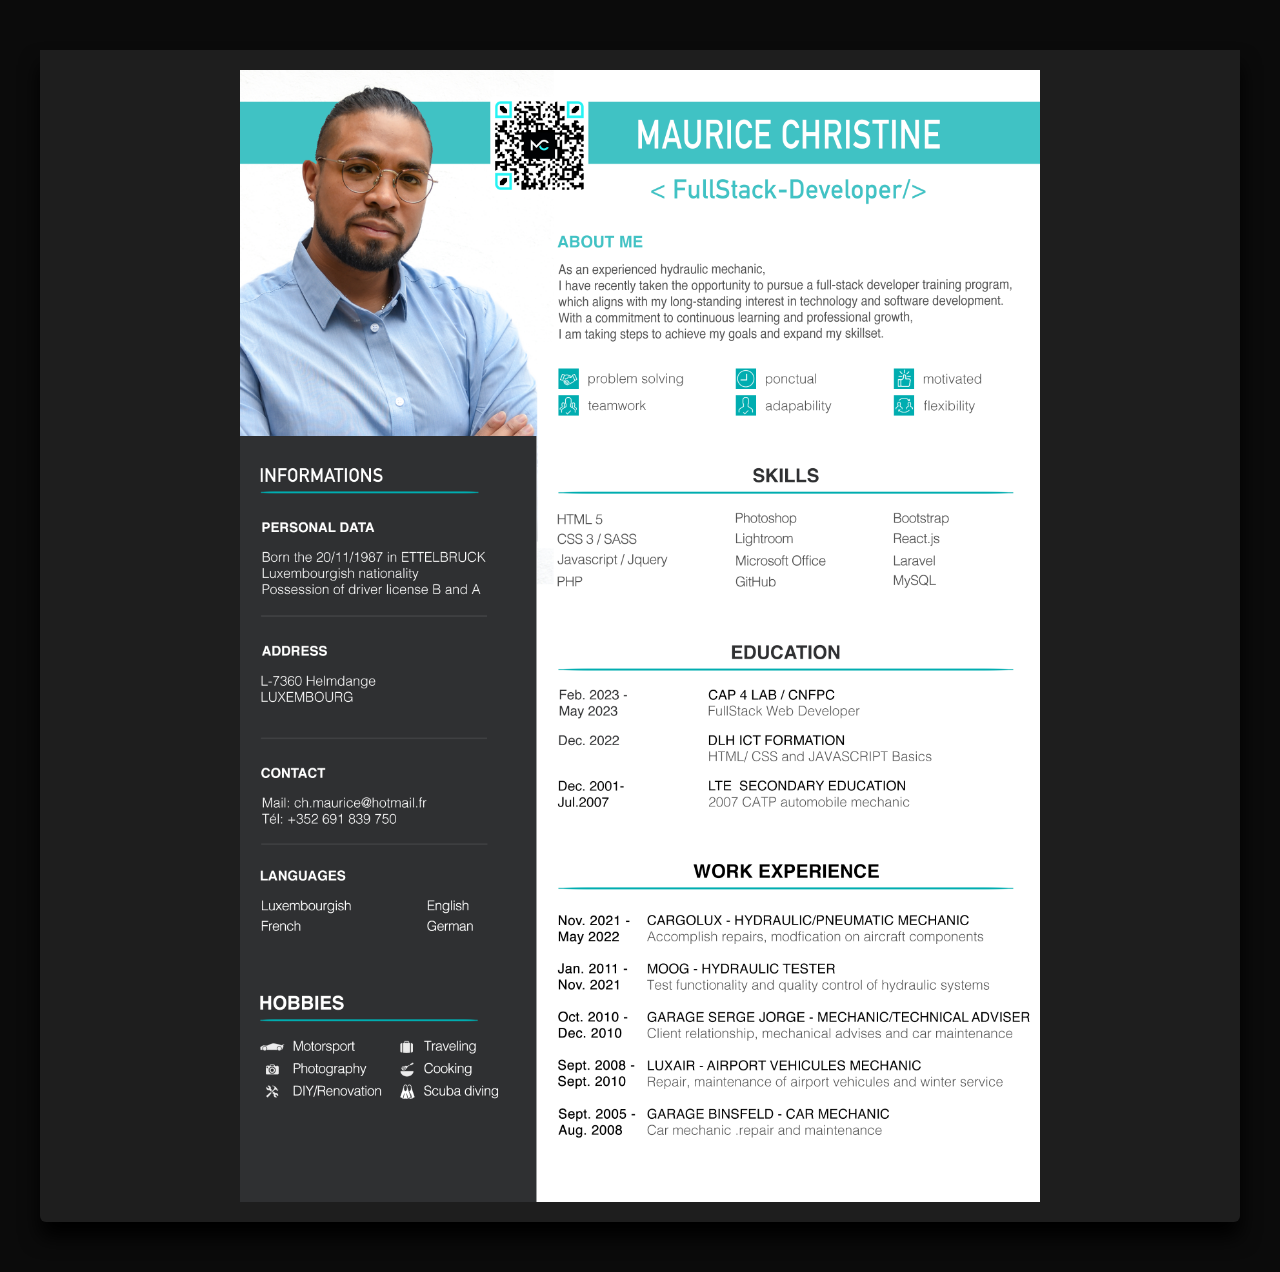
==== cv.html @ 60c3ff4f "update content" ====
<!DOCTYPE html>
<html lang="en">
<head>
    <meta charset="UTF-8">
    <meta http-equiv="X-UA-Compatible" content="IE=edge">
    <meta name="viewport" content="width=device-width, initial-scale=1.0">
    <title>Maurice Christine</title>
    <link rel="stylesheet" href="style.css"/>
</head>
<body>
    <div class="contentBox" id="cv">
        <img src="img/CHRISTINE-Maurice_vo.png" width="800px">
    </div>
    
</body>
</html>
---- style.css ----
/********************* GENERAL ************************/

*{
    box-sizing: border-box;
    margin: 0;
    padding: 0;
    border: 0;
}
hr{
    background-color: #26f4f4;
    height: 2px;
    margin: auto;
    width: 50%;
}
/*********************** Content Box **************************/

main{
    margin: auto;
    background: rgb(30, 30, 30);
    border-radius: 7px;
    min-width: 400px;
}
.text{
    padding: 25px;
    color: white;
} 
body {
    color: #ffffff;
    background-color: rgb(11, 11, 11);
    font-family: Arial, Helvetica, sans-serif;
    margin: auto;
}
p{
    line-height: 30px;
}
a{
    text-decoration: none;
    color: white;
}
a:hover{
    color: #26f4f4;
}
h1,h2, h3{
    color: #ffffff;
    text-align: center;    
}
.headings {
    font-family: 'Source Code Pro', monospace,sans-serif;
    text-align: center;
    font-size: 24px;
    padding: 24px 0;
    display: block;
    position: relative;
    width: 100%;
    left: 0;
    background: rgba(0,0,0,.2);
    color: #26f4f4;
    font-weight: 100;
}
.contentBox{
    margin: 50px auto;
    background: rgb(30, 30, 30);
    border-radius: 0 0 6px 6px;
    min-width: 400px; 
    max-width: 1200px;
    text-align: center;
}
main{
    margin: auto;
    background: rgb(30, 30, 30);
    box-shadow: 0px 15px 20px black;
    border-radius: 0 0 6px 6px;
    min-width: 400px; 
}
#cv{
    display: flex;
    justify-content: center;
    padding: 20px;
}
/************ BUTTONS ******************/
button{
    background-color: rgb(30, 30, 30);
    border: 1px solid #26f4f4;
    color: white;
    font-size: large;
    padding: 10px;
    border-radius: 10px;
}
.btn{
    margin: 25px;
}
button:hover{
    box-shadow:  5px 5px #26f4f465;
    color: #26f4f4;
}
#lightBtn input {
appearance: none;
border: 1px solid #26f4f4;
padding: 10px;
text-align: center;
color: #26f4f4;
}
#lightBtn input::before{
    content: "darkmode";
}
#lightBtn input:checked:before{
    content: "lightmode";
    color: #1E1E1E;
}
/********** DROP DOWN **************/
.navbar {
    position: fixed;
    display: flex;
    justify-content: space-between;
    background-color: rgb(11, 11, 11);
    padding: 0px 30px;
    width: 100%;
    background: black;
    height: 85px;
    min-width: 300px;
    z-index: 3;
    box-shadow: 0 15px 25px #121212;
}
.dropDown{
    align-self: center;
    margin-right: 25px;  
}
.icon{
    display: none;
    text-decoration: none;
    color: white;
}
  .topnav {
    display: block;
    position: relative;
    overflow:"";
    background-color: black;
    right: 0px;
    top: 0px;
    text-align: center;
    z-index: 1;
  }
  .topnav a {
    color: white;
    position: relative;
    padding: 10px;
    text-decoration: none;
    padding-top: 0px;
    font-size: 18px;
    font-weight: 600;
    display: block;
}

/*********************** Text Box **************************/

.text{
    padding: 25px;
    color: rgb(240, 240, 240);
}
h4{
    color: #26f4f4;
    margin-bottom:20px ;
}
/*********** Text animation ***********/
.paragraph {
    display: block;
    opacity: 0;
    animation: reveal 0.8s forwards var(--d);
}
@keyframes reveal{
    from{ 
        transform: translateY(20px) ;
    } to {
        opacity: 1;
        transform: none;
    }        
}
  /*************** INTRO ****************/
  .introFade {
    margin: auto;
    position: absolute;
    font-family:'Source Code Pro', monospace,sans-serif;
    font-size: 15px;
    left: 65%;
    top: 40%;
    transform: translate(-50%, -50%);
    z-index: 1;
  }
.intro h3{
    display: flex;
    align-items: end;
    font-size: 15px;
}
h1 span{
    margin-left: -2px;
}
.title {  
    margin: auto;
    display: flex;
}

/*********************** AUTOMATIC SLIDER *******************************/


/*************** HEAD SLIDE *******************/
.headSlider{
    width: 100%;
    position: relative;
}
#arrow {
    position: absolute;
    left: 50%;
    bottom: -250%;
    /*
    display: flex;
    justify-content: center;
    padding: 10px;
    border-radius: 50px;
    z-index: 99;
*/
}
.mySlides {
    display: none;
    filter: grayscale(0.8);
}
img {
    vertical-align: middle;
}

/* Slideshow container */
.slideshow-container {
    /* max-width: 1200px; */
    
    position: relative;
    display: block;
    margin: auto;
    overflow: hidden;
    animation: fade 4s ease-in both;
}

/* Caption text */
.textSlider {
  color: #f2f2f2;
  font-size: 15px;
  padding: 8px 12px;
  position: absolute;
  bottom: 8px;
  width: 100%;
  text-align: center;
}
/* Fading animation */
.fade {
    animation-name: fade;
    animation-duration: 0.4;
}

@keyframes fade {
    from {opacity: 0.4} 
    to {opacity: 1}
}
/********************* Fade text intro *************************/
.introFade{
    margin: auto;
    position: absolute;
    z-index: 1;
}
/************************ Fade Down *****************************/
#fadeDown{
    margin: auto;
    background-color: #1E1E1E;
    margin-bottom: 80px;
    opacity: 0;
    margin-top: 60px;
    text-align: center;
    animation: fadeDown 2s ease-in both;
    animation-delay: 4s;
}

#fadeDown{
    position: absolute;
    padding: 10px;
    left: -120px;
    bottom: -40px;
}
#fadeDown h3 {
    display: flex;
    align-items: end;
    padding: 3px;
    margin-right: 10px;
}

@keyframes fadeDown {
from {
    opacity: 0;
    transform: translate3d(0, +50%, 0);
}
to {
    opacity: 1;
    transform: translate3d(0, 0, 0);
}
}
/************************ Fade up *****************************/
#fadeUp {
    margin: auto;
    margin-top: 150px;
    background-color: #1E1E1E;
    padding: 10px;
    width: 200px;
    text-align: center;
    opacity: 0;
    animation: fadeUp 1s ease-in both;
    animation-delay: 3s;
}

@keyframes fadeUp {
from {
    opacity: 0;
    transform: translate3d(0,-80%, 0);
}
to {
    opacity: 1;
    transform: translate3d(0, 0, 0);
}
    }

/*********************** Dark mode **************************/
/*.dark-mode {
    background-color:rgb(201, 201, 201);
    color: rgb(0, 0, 0);
}
.dark-mode p,h1,h2,h3,ul,li,label .title{
    color: black;
}
#dark-mode .content {
    color:rgb(30, 30, 30);
}*/
/************** Photo box ******************/

.container .fs-box{
    position:relative ;
    width: 16rem;
    height: 19.5rem;
    margin: auto;
}
#introduction{
    margin: auto;
    padding: 50px;
}
.imgBox{
    position: absolute;
    top: 30px; /* to 0 for media Q */
    left: 0;
    width: 100%;
    height: 100%;
    z-index: 2;
    transition: all 0.9s ease-in-out;
    /*background-image: url(img/photo-cv.png) ; /*** DARK MODE IMG ***/
    background-position: center;
    background-repeat: no-repeat;
    background-size: contain;
    width: 16rem;
    height: 19.5rem;
    object-fit: cover;
    resize: both;
}
.container .fs-box:hover .imgBox{
    transform:translate(-1.5rem,-3.5rem);
}
.content{
    text-align: center;
    padding: 10px;
}
.content h2{
    font-size: 16px;
    font-weight: bolder;
    color: black;
    font-style: italic;
}
.fs-box{
    align-items: end;
    background-color: rgb(255, 255, 255);
    display: flex;
    justify-content: center;
}
.imgBox{
    top: 0px; 
}
#dark-mode{
    width: 16rem;
    height: 19.5rem;
}
/****************** Text about me **********************/
.text :nth-child(1){
    padding-bottom: 10px;
}
h4{
    color: #26f4f4;
}

/****************** Strength **********************/
.strength{
    display:none;
    font-family: Arial, Helvetica, sans-serif;
    min-width: 400px;
    max-width: 1200px;
    margin-top: 25px;
    background-color:rgb(30, 30, 30);
    border-radius: 7px;
}
.strength ul{
    display: block !important;
    column-count: 2;
}
/***************** ProgressBar ************************/
.progressBar{
    margin: auto;
    max-width: 1200px;
    min-width: 400px;
    box-shadow: 0px 15px 20px black;
}
.progressBar ul{
    display:block;
    list-style: none;
}
.box .skill-box{
    width: 100%;
    margin: 25px 0;
}
.skill-box .title{
    display: block;
    font-size: 15px;
    font-weight: 600;
    color: white;    /*#333;*/
}
.skill-box .skill-bar{
    height: 10px;
    width: 100%;
    border-radius: 6px;
    margin-top: 6px;
    background: rgba(255, 255, 255, 0.1);
}
.skill-bar .skill-per{
    position: relative;
    display: block;
    height: 100%;
    width: 90%;
    border-radius: 6px;
    background: #26f4f4;
    animation: progress 0.8s ease-in-out forwards; 
    opacity: 0;
}
/******* HTML ProgressBar ********/
.skill-per.html{
    width: 75%;
    animation-delay:0.4s;
}
/******* HTML ProgressBar ********/
.skill-per.css{
    width: 60%;
    animation-delay:0.4s;
}
/******* Bootstrap ProgressBar ********/
.skill-per.bootstrap{
    width: 70%;
    animation-delay:0.4s;
}
/******* Javascript ProgressBar ********/
.skill-per.javascript{
    width: 65%;
    animation-delay:0.4s;
}
/******* React ProgressBar ********/
.skill-per.react{
    width: 40%;
    animation-delay:0.4s;
}
/******* PHP ProgressBar ********/
.skill-per.php{
    width: 50%;
    animation-delay:0.4s;
}
/******* Laravel ProgressBar ********/
.skill-per.laravel{
    width: 60%;
    animation-delay:0.4s;
}
/******* Mysql ProgressBar ********/
.skill-per.mysql{
    width: 45%;
    animation-delay:0.4s;
}
/******* Wordpress ProgressBar ********/
.skill-per.wp{
    width: 55%;
    animation-delay:0.4s;
}
/******* Photoshop/Lightoom ProgressBar ********/
.skill-per.ps{
    width: 75%;
    animation-delay:0.4s;
}
/******* Microsoft Office ProgressBar ********/
.skill-per.ps{
    width: 80%;
    animation-delay:0.4s;
}
@keyframes progress {
    0%{
        width: 0;
        opacity: 1;
    }
    100%{
        opacity: 1;
    }
}
.skill-per.tooltip{
    position: absolute;
    right: -14px;
    top: -28px;
    font-size: 9px;
    font-weight: 500;
    color:#454545;
    padding: 2px 6px;
    border-radius: 3px;
    background:#26f4f4;
    z-index: 1;
}

.tooltip{
    font-size: 15px;
    
}
.skill-per.progress-animate {
    animation: progress 0.8s ease-in-out forwards;
    opacity: 0;
  }
  
/****************** Certificates **********************/

#certif ul{
    display: flex;
    column-count: 2;
    padding: 24px;
    justify-content: center;
}
li p {
    font-size: 14px;
    font-weight: 100 !important;
}
li {
    padding: 12px 24px;
    font-size: 16px;
    list-style: none;
}
/******************* Hobby **************************/
.contentBox{
    margin: 50px auto;
    min-width: 400px;
    max-width: 1200px;
    background-color: rgb(30, 30, 30);
    box-shadow: 0px 15px 20px black;
    border-radius: 0 0 6px 6px;
    text-align: center;
}
#hobby ul{
    display: block;
    column-count: 2;
    list-style: none;
    padding: 15px;
}
/************** Projects *******************/
#projects{
    display: block;
}
#projects img{
    padding: 30px;
}
#projects p{
    margin: auto;
    width: 75%;
    padding:15px;
    text-align: start;
}
/***************** Contact Form **************************/
.contactIcon{
    margin-top: 80px;
    display: flex;
    justify-content: center;
    gap: 20px;
}
/************** Contact *******************/
#contact{
    margin: 50px auto;
    min-width: 400px;
    max-width: 1200px;
    background-color:rgb(30, 30, 30);
    border-radius: 7px;
}
#contact form{
    display: grid;
    text-align: start;
    padding: 15px;
    min-width: 400px;
    max-width: 1200px;
}
form span{
    text-align: center;
    padding: 10px;
}
form button{
    margin: 30px;
}
form input,textarea,label{
    margin: auto;
    width: 300px;
    padding: 10px;
    border-radius: 5px;
}
#suBtn{
    display: hidden;
    margin:25px auto;
    width: 105px;
}
#catpcha{
    margin: auto;
}
/************** GOOGLE MAP *******************/

#littleMap{
    margin: auto;
    padding: 30px;
}
#bigMap{
    display:none;
    padding: 30px;
}

/***************** FOOTER ************************/
footer{
    background-color: rgb(30, 30, 30);
    width: 100%;
    height: 60px;
    margin-top: 50px;
    border-radius: 7px;
    display:grid;
    place-content: center;
}
footer ul{
    list-style: none;
    display: flex;
    justify-content: center;
}
li{
    padding: 10px;
}

/************************** MEDIA QUERY MOBILE *****************************/

/* On smaller screens, decrease text size */
@media only screen and (max-width: 450px) {

    .introFade {
        font-size: 10px !important;
    }
    .textSlider {
      font-size: 11px
    }
    #fadeDown {
    display: flex;
    bottom: 0px;
    position: absolute;
    bottom: -35vh!important;
    left: 2%!important;
    }
    .navbar{
        height: 60px;
    }
    .navbar img{
        width: 68px;
    }
    main{
        margin-top: 20px;
    }
    #fadeUp{
    width: "";
    position: absolute;
    left: 12%!important;
    bottom: -30vh !important;
    }
  /********* Progress Bar *********/
  /*.progressBar ul{
    display:block;
    column-count: 2;
    }*/

  }
/****************************** MEDIA QUERY IPAD  *******************************************/

@media only screen and (max-width: 850px){
    .headSlider{
        min-width: 400px;
    }

    .icon{
        display: block;
    }
    .topnav{
        display: none;
        position: absolute;
        overflow: hidden;
        right: 0px;
        top: 65px;
        background-color: #333;
        border-radius: 0px 0px 0px 20px;
        width: 20vh;
        
        text-align: center;
        z-index: 1;
    }
    .topnav a:hover{
        color: #26f4f4;

    }
    .introFade
    {
        position: relative;
    }

    #fadeDown {
        display: flex;
        position: absolute;
        bottom: -35vh;
        left: -4%;
    }
    #fadeUp{
        position: absolute;
        left: 15%;
        bottom: -35vh;
    }
    /**************** Intro box **********************/

    .fs-box{
        display: flex;
        justify-content: center;
        align-items: start; /* to end for media Q */
    }
    .imgBox{
        position: absolute;
        top: 30px; /* to 0 for media Q */
        left: 0;
        width: 100%;
        height: 100%;
        z-index: 2;
        transition: all 0.9s ease-in-out;
       /* background-image: url(img/photo-cv.png) ; /*** DARK MODE IMG ***/
        background-position: center;
        background-repeat: no-repeat;
        background-size: contain;
        width: 16rem;
        height: 19.5rem;
        object-fit: cover;
        resize: both;
    }
    .container .fs-box:hover .imgBox{
        transform:none;
    }
    .headSlider{
        margin: auto;
        position: relative;
        overflow: hidden;        
    }
/********* Progress Bar *********/
    .progressBar ul{
        display:block;
        column-count: 2;    
        }
        .skill-box{
            padding: 15px 20px;
        }
}
 /********* MAIN CONTENT *********/
 .text{
    margin: auto;
 }

/****************************** MEDIA QUERY DESKTOP  *******************************************/

@media screen and (min-width: 850px){
    .progressBar ul{
        display: block;
        column-count: 4 !important;
    }
    main{
        margin: auto;
        display: flex;
        justify-content: center;
        max-width:1200px;
    }
      /*********** Fade Welcome text *************/
      .introFade {
        margin: auto;
        font-size: 35px !important;
        left: 40%;
        top: 55%;
    }
    #fadeUp {
        position: relative;
        display: inline;
    }
    #fadeDown {
        position: absolute;
        display: flex;
        left: 0px;
        bottom: 0px;
    }
  /*************** INTRO ****************/
    .intro h3{
        display: flex;
        align-items: end;
        font-size: 15px;
    }
      /*************** Localisation****************/
#littleMap{
        display: none;
    }
    #bigMap{
        display:flex;
        margin: auto;
    }

    .skill-box{
        padding: 25px 40px;
    }
      /****** Underline Hover effect *******/
    .topnav a::after {
        content: '';
        position: absolute;
        width: 100%;
        transform: scaleX(0);
        height: 3px;
        bottom: 0;
        left: 0;
        background-color:#26f4f4;
        transform-origin: bottom right;
        transition: transform 0.4s ease-out;
    }
    .topnav a:hover::after {
        transform: scaleX(1);
        transform-origin: bottom left;
    }
    .topnav a{
        display:inline;
    }
}
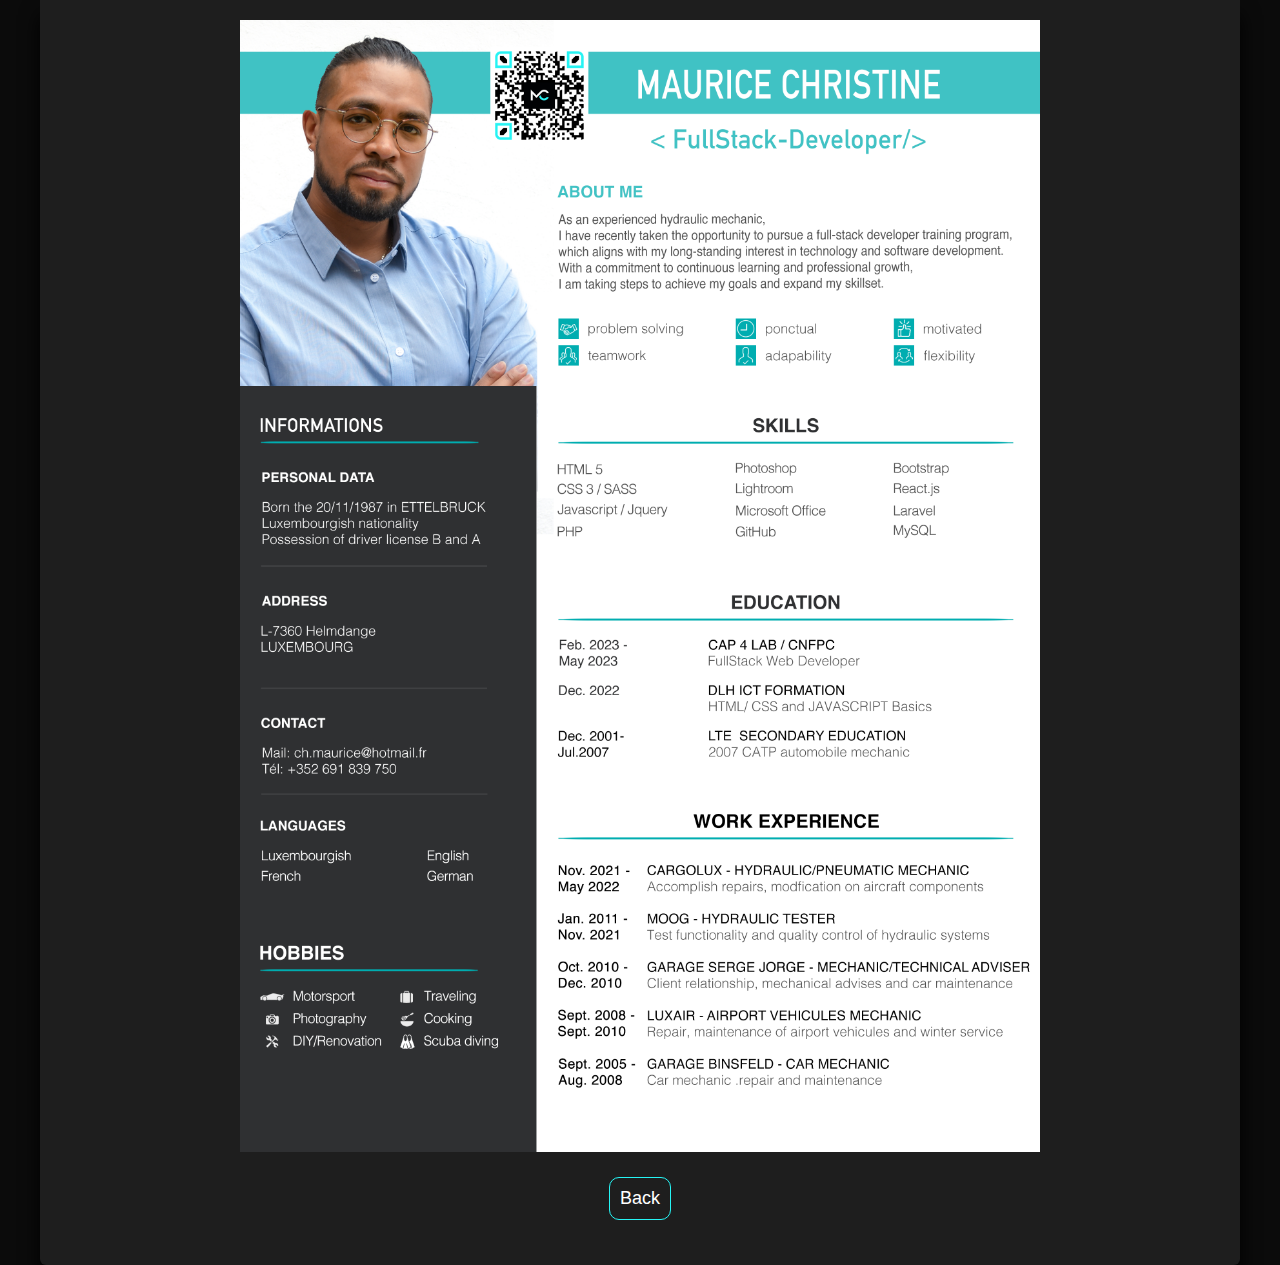
==== commit 52c86c91: "cv update" ====
--- a/cv.html
+++ b/cv.html
@@ -10,7 +10,11 @@
 <body>
     <div class="contentBox" id="cv">
         <img src="img/CHRISTINE-Maurice_vo.png" width="800px">
+        <div> 
+            <button class="backBtn"><a href="index.html" target="_blank">Back</a></button>
+        </div>
     </div>
     
+        
 </body>
 </html>--- a/style.css
+++ b/style.css
@@ -73,9 +73,10 @@
     min-width: 400px; 
 }
 #cv{
-    display: flex;
-    justify-content: center;
-    padding: 20px;
+  display: grid;
+  margin: auto;
+  justify-content: center;
+  padding: 20px;
 }
 /************ BUTTONS ******************/
 button{
@@ -87,6 +88,9 @@
     border-radius: 10px;
 }
 .btn{
+    margin: 25px;
+}
+.backBtn{
     margin: 25px;
 }
 button:hover{
@@ -130,7 +134,7 @@
     text-decoration: none;
     color: white;
 }
-  .topnav {
+.topnav {
     display: block;
     position: relative;
     overflow:"";
@@ -139,8 +143,8 @@
     top: 0px;
     text-align: center;
     z-index: 1;
-  }
-  .topnav a {
+}
+.topnav a {
     color: white;
     position: relative;
     padding: 10px;
@@ -150,9 +154,7 @@
     font-weight: 600;
     display: block;
 }
-
 /*********************** Text Box **************************/
-
 .text{
     padding: 25px;
     color: rgb(240, 240, 240);
@@ -176,7 +178,7 @@
     }        
 }
   /*************** INTRO ****************/
-  .introFade {
+.introFade {
     margin: auto;
     position: absolute;
     font-family:'Source Code Pro', monospace,sans-serif;
@@ -185,7 +187,7 @@
     top: 40%;
     transform: translate(-50%, -50%);
     z-index: 1;
-  }
+}
 .intro h3{
     display: flex;
     align-items: end;
@@ -198,9 +200,7 @@
     margin: auto;
     display: flex;
 }
-
 /*********************** AUTOMATIC SLIDER *******************************/
-
 
 /*************** HEAD SLIDE *******************/
 .headSlider{
@@ -210,7 +210,8 @@
 #arrow {
     position: absolute;
     left: 50%;
-    bottom: -250%;
+    bottom: -45vh;
+    z-index: 99;
     /*
     display: flex;
     justify-content: center;
@@ -226,7 +227,6 @@
 img {
     vertical-align: middle;
 }
-
 /* Slideshow container */
 .slideshow-container {
     /* max-width: 1200px; */
@@ -237,7 +237,6 @@
     overflow: hidden;
     animation: fade 4s ease-in both;
 }
-
 /* Caption text */
 .textSlider {
   color: #f2f2f2;
@@ -275,7 +274,6 @@
     animation: fadeDown 2s ease-in both;
     animation-delay: 4s;
 }
-
 #fadeDown{
     position: absolute;
     padding: 10px;
@@ -288,16 +286,15 @@
     padding: 3px;
     margin-right: 10px;
 }
-
 @keyframes fadeDown {
 from {
     opacity: 0;
     transform: translate3d(0, +50%, 0);
-}
+    }
 to {
     opacity: 1;
     transform: translate3d(0, 0, 0);
-}
+    }
 }
 /************************ Fade up *****************************/
 #fadeUp {
@@ -316,7 +313,7 @@
 from {
     opacity: 0;
     transform: translate3d(0,-80%, 0);
-}
+    }
 to {
     opacity: 1;
     transform: translate3d(0, 0, 0);
@@ -525,16 +522,13 @@
     background:#26f4f4;
     z-index: 1;
 }
-
 .tooltip{
     font-size: 15px;
-    
 }
 .skill-per.progress-animate {
     animation: progress 0.8s ease-in-out forwards;
     opacity: 0;
   }
-  
 /****************** Certificates **********************/
 
 #certif ul{
@@ -625,7 +619,6 @@
     margin: auto;
 }
 /************** GOOGLE MAP *******************/
-
 #littleMap{
     margin: auto;
     padding: 30px;
@@ -634,7 +627,6 @@
     display:none;
     padding: 30px;
 }
-
 /***************** FOOTER ************************/
 footer{
     background-color: rgb(30, 30, 30);
@@ -670,7 +662,7 @@
     bottom: 0px;
     position: absolute;
     bottom: -35vh!important;
-    left: 2%!important;
+    left: 1%!important;
     }
     .navbar{
         height: 60px;
@@ -692,8 +684,12 @@
     display:block;
     column-count: 2;
     }*/
-
-  }
+    #arrow {
+        position: absolute;
+        left: 50%;
+        bottom: -200%;
+        }
+}
 /****************************** MEDIA QUERY IPAD  *******************************************/
 
 @media only screen and (max-width: 850px){
@@ -779,9 +775,9 @@
         }
 }
  /********* MAIN CONTENT *********/
- .text{
-    margin: auto;
- }
+.text{
+    margin: auto;
+}
 
 /****************************** MEDIA QUERY DESKTOP  *******************************************/
 
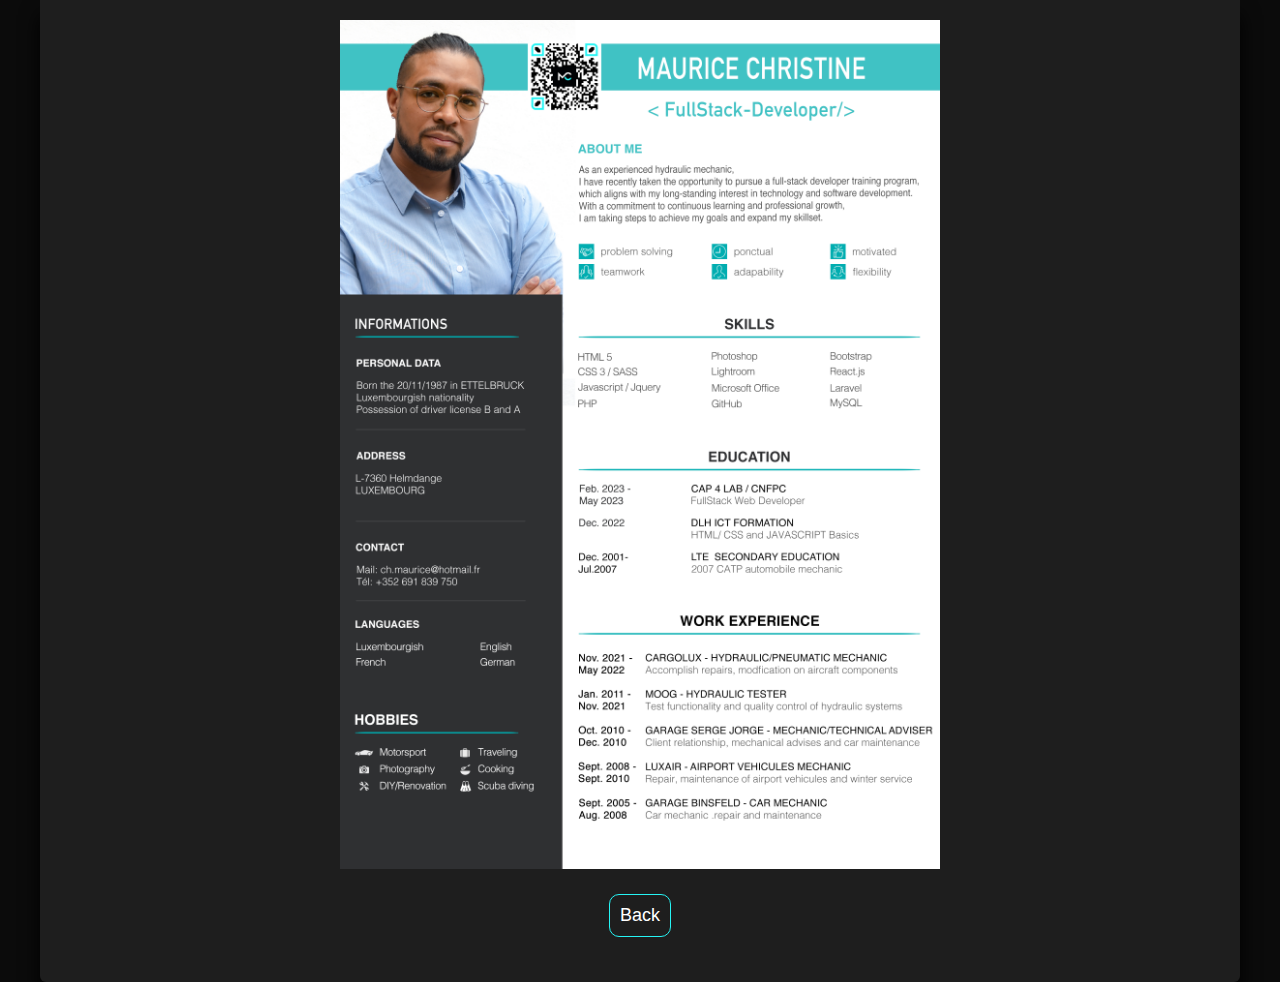
==== commit 7e0e843d: "Update cv.html" ====
--- a/cv.html
+++ b/cv.html
@@ -9,7 +9,7 @@
 </head>
 <body>
     <div class="contentBox" id="cv">
-        <img src="img/CHRISTINE-Maurice_vo.png" width="800px">
+        <img src="img/CHRISTINE-Maurice_vo.png" width="600px">
         <div> 
             <button class="backBtn"><a href="index.html" target="_blank">Back</a></button>
         </div>
--- a/style.css
+++ b/style.css
@@ -210,8 +210,9 @@
 #arrow {
     position: absolute;
     left: 50%;
-    bottom: -45vh;
+    bottom: -37vh;
     z-index: 99;
+    
     /*
     display: flex;
     justify-content: center;
@@ -657,12 +658,15 @@
     .textSlider {
       font-size: 11px
     }
-    #fadeDown {
-    display: flex;
-    bottom: 0px;
-    position: absolute;
-    bottom: -35vh!important;
-    left: 1%!important;
+
+    .navbar{
+        height: 60px;
+    }
+    .navbar img{
+        width: 68px;
+    }
+    main{
+        margin-top: 20px;
     }
     .navbar{
         height: 60px;
@@ -678,6 +682,13 @@
     position: absolute;
     left: 12%!important;
     bottom: -30vh !important;
+    }
+    #fadeDown {
+    display: flex;
+    bottom: 0px;
+    position: absolute;
+    bottom: -35vh!important;
+    left: 1%!important;
     }
   /********* Progress Bar *********/
   /*.progressBar ul{
@@ -686,7 +697,7 @@
     }*/
     #arrow {
         position: absolute;
-        left: 50%;
+        left: 50% ;
         bottom: -200%;
         }
 }
@@ -721,18 +732,21 @@
     {
         position: relative;
     }
-
+    #arrow{
+        bottom: -30vh;
+    }
+    #fadeUp{
+        position: absolute;
+        left: 12%;
+        bottom: -60vh;
+    }
     #fadeDown {
         display: flex;
         position: absolute;
-        bottom: -35vh;
-        left: -4%;
-    }
-    #fadeUp{
-        position: absolute;
-        left: 15%;
-        bottom: -35vh;
-    }
+        bottom: -60vh;
+        left: -8%;
+    }
+
     /**************** Intro box **********************/
 
     .fs-box{
@@ -847,4 +861,7 @@
     .topnav a{
         display:inline;
     }
+    #arrow{
+        left: 47%;
+    }
 }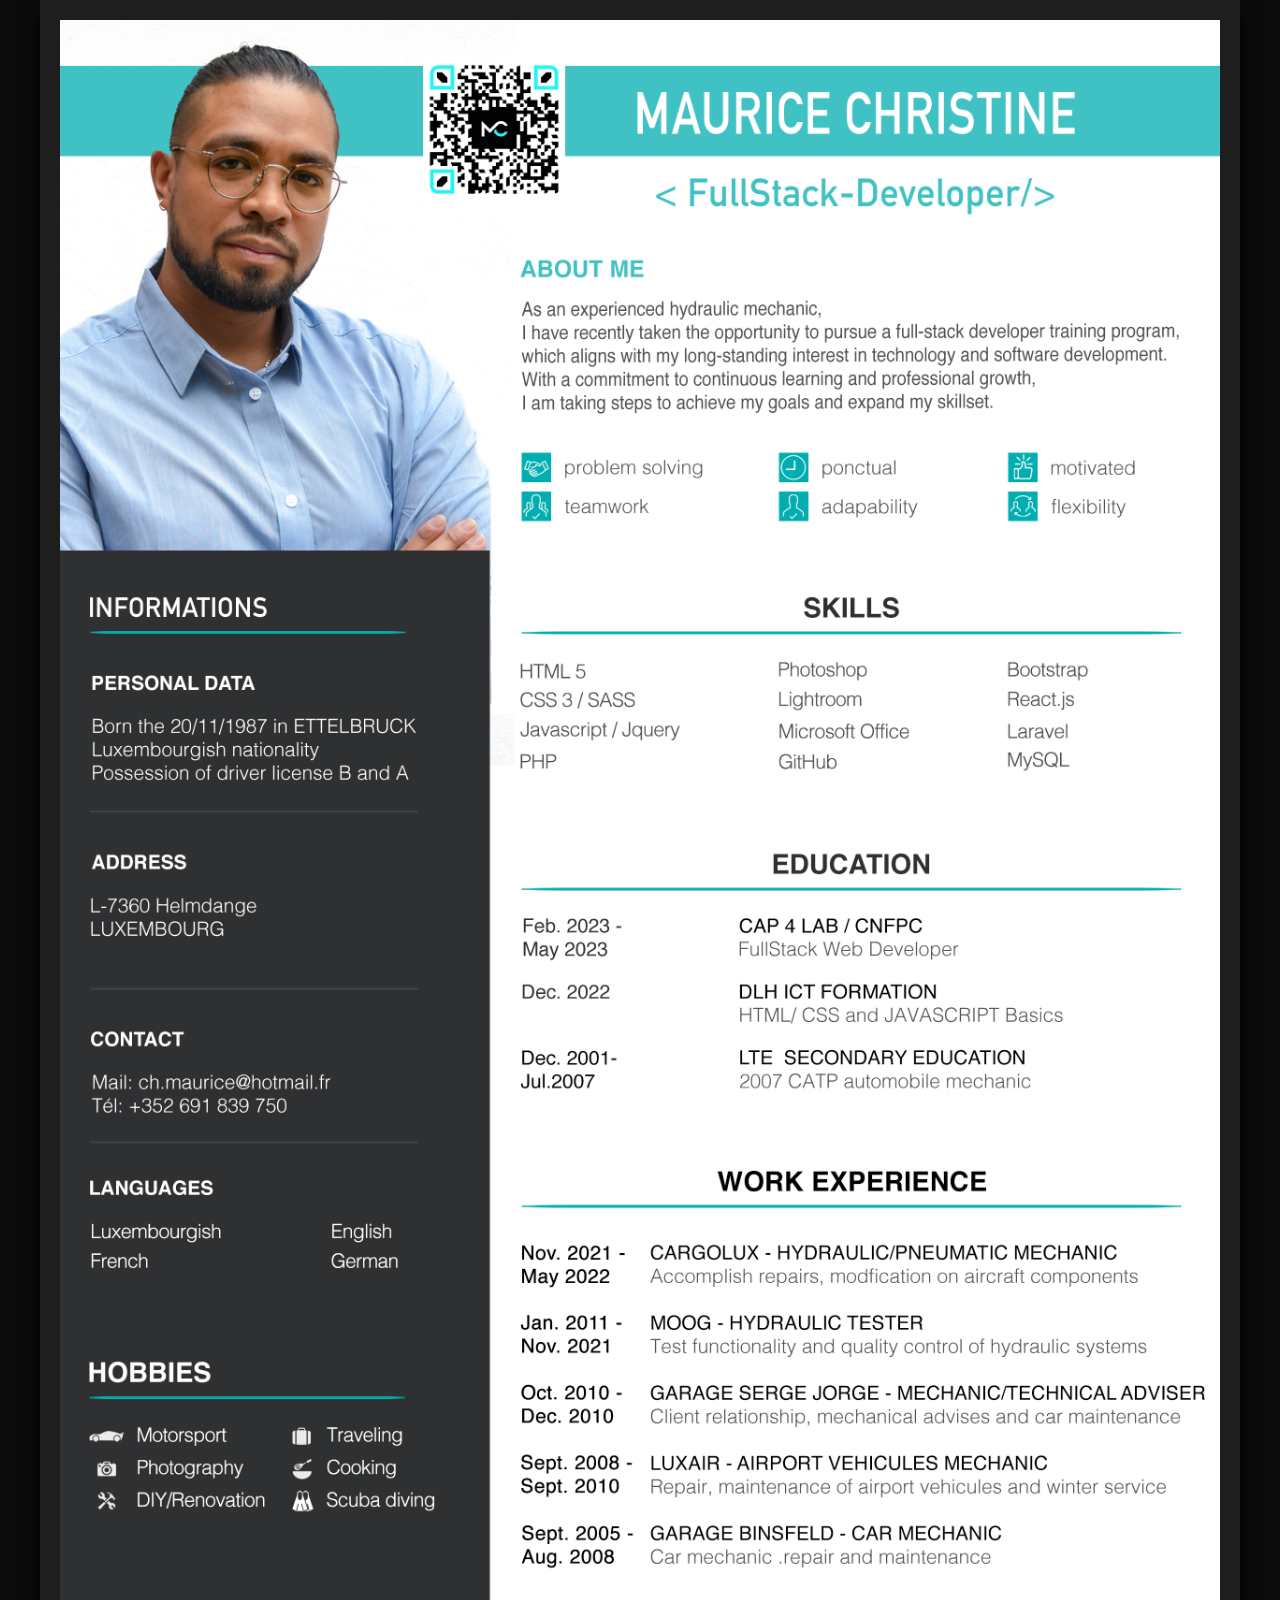
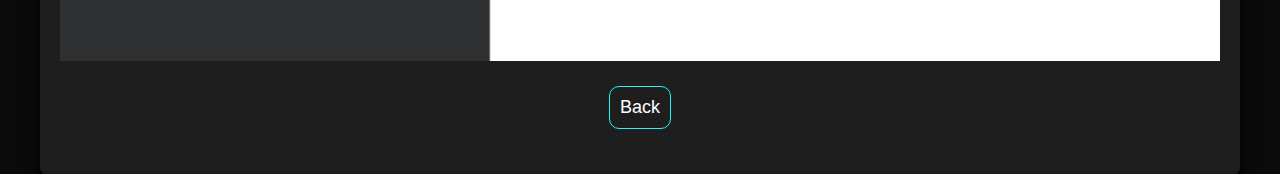
==== commit 134b9aa7: "Update cv.html" ====
--- a/cv.html
+++ b/cv.html
@@ -9,7 +9,7 @@
 </head>
 <body>
     <div class="contentBox" id="cv">
-        <img src="img/CHRISTINE-Maurice_vo.png" width="600px">
+        <img src="img/CHRISTINE-Maurice_vo.png" width="100%">
         <div> 
             <button class="backBtn"><a href="index.html" target="_blank">Back</a></button>
         </div>
